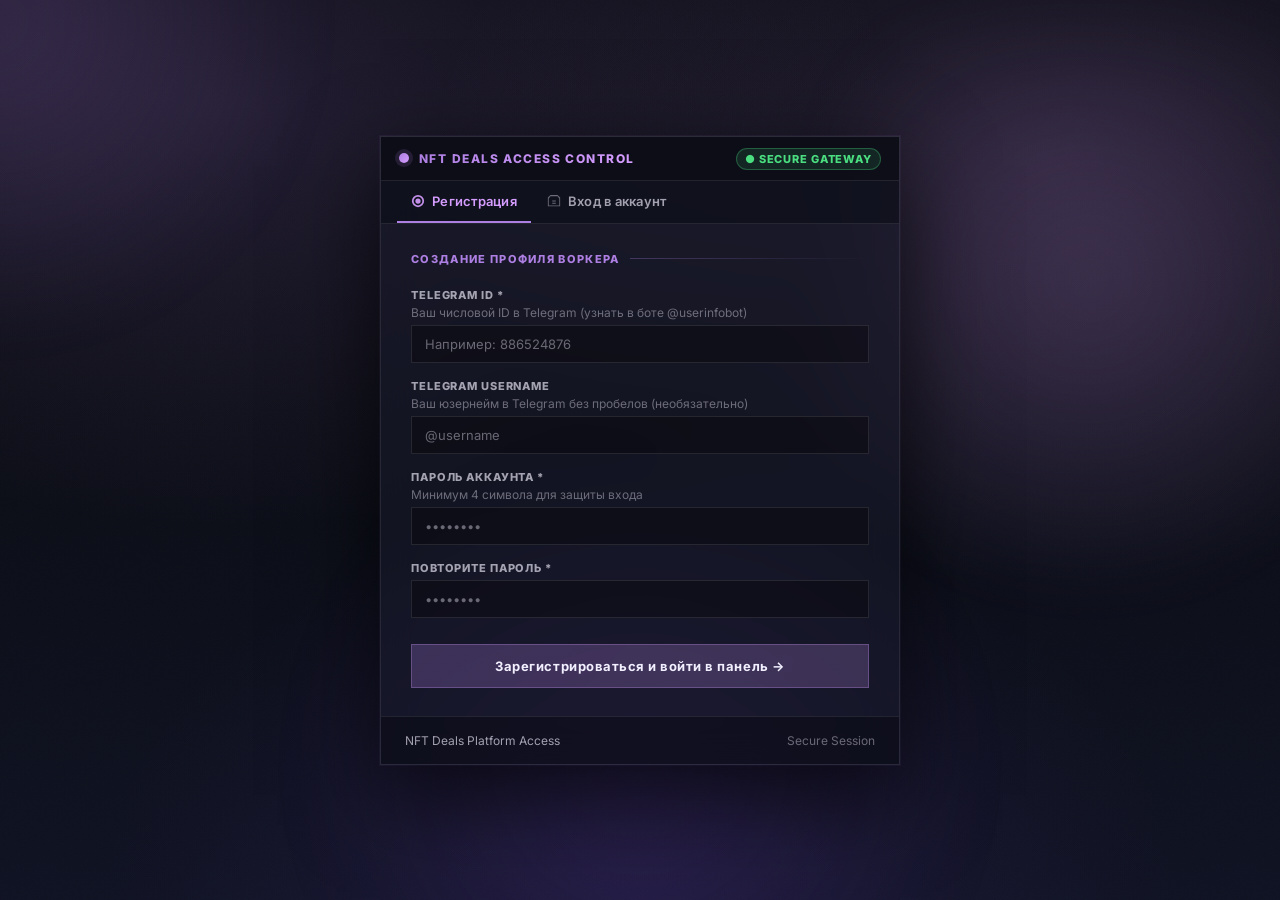
==== templates/login.html @ 09dbce1d "Enforce Centayrus registration and login screen before accessing dashboard" ====
<!DOCTYPE html>
<html lang="ru">
<head>
    <meta charset="UTF-8">
    <meta name="viewport" content="width=device-width, initial-scale=1.0">
    <title>Вход и Регистрация — NFT Deals</title>
    <meta name="theme-color" content="#AE7FE2">
    <link rel="preconnect" href="https://fonts.googleapis.com">
    <link rel="preconnect" href="https://fonts.gstatic.com" crossorigin>
    <link href="https://fonts.googleapis.com/css2?family=Inter:wght@300;400;600;700;800;900&display=swap" rel="stylesheet">
    <link rel="stylesheet" href="/static/style.css">
    <style>
        .auth-container {
            width: min(520px, 94vw);
        }
    </style>
</head>
<body>

    <div class="blob b1"></div>
    <div class="blob b2"></div>
    <div class="blob b3"></div>

    <div class="app-wrapper">
        <div class="app auth-container">

            <!-- Titlebar -->
            <div class="titlebar">
                <div class="titlebar-left">
                    <div class="title-dot"></div>
                    <span class="titlebar-name">NFT Deals Access Control</span>
                </div>
                <div>
                    <span class="kb-badge online">● SECURE GATEWAY</span>
                </div>
            </div>

            <!-- Menustrip Tabs -->
            <div class="menustrip">
                <div id="tab-nav-register" class="menu-item active" onclick="switchAuthTab('register')">
                    <svg width="14" height="14" viewBox="0 0 16 16" fill="currentColor"><path d="M8 1a7 7 0 1 0 0 14A7 7 0 0 0 8 1zm0 2a5 5 0 1 1 0 10A5 5 0 0 1 8 3zm0 2a3 3 0 1 0 0 6 3 3 0 0 0 0-6z" opacity=".9"/></svg>
                    Регистрация
                </div>
                <div id="tab-nav-login" class="menu-item" onclick="switchAuthTab('login')">
                    <svg width="14" height="14" viewBox="0 0 16 16" fill="currentColor"><path d="M4 1h8l3 3v10H1V4L4 1zm0 1.5L2 5v8h12V5l-2-2.5H4zm2 5h4v1H6V7.5zm0 2.5h4v1H6V10z" opacity=".9"/></svg>
                    Вход в аккаунт
                </div>
            </div>

            <!-- Content Area -->
            <div class="content">

                <!-- TAB: REGISTRATION -->
                <div id="auth-register-block">
                    <div class="section-title">Создание профиля воркера</div>

                    <form onsubmit="handleRegister(event)">
                        <div class="field">
                            <span class="field-label">Telegram ID *</span>
                            <span class="field-helper">Ваш числовой ID в Telegram (узнать в боте @userinfobot)</span>
                            <input type="number" id="reg-user-id" class="field-input" placeholder="Например: 886524876" required>
                        </div>

                        <div class="field">
                            <span class="field-label">Telegram Username</span>
                            <span class="field-helper">Ваш юзернейм в Telegram без пробелов (необязательно)</span>
                            <input type="text" id="reg-username" class="field-input" placeholder="@username">
                        </div>

                        <div class="field">
                            <span class="field-label">Пароль аккаунта *</span>
                            <span class="field-helper">Минимум 4 символа для защиты входа</span>
                            <input type="password" id="reg-password" class="field-input" placeholder="••••••••" required>
                        </div>

                        <div class="field">
                            <span class="field-label">Повторите пароль *</span>
                            <input type="password" id="reg-password-confirm" class="field-input" placeholder="••••••••" required>
                        </div>

                        <button type="submit" id="btn-reg-submit" class="build-btn" style="width: 100%; margin-top: 10px; padding: 13px;">
                            Зарегистрироваться и войти в панель →
                        </button>
                    </form>
                </div>

                <!-- TAB: LOGIN -->
                <div id="auth-login-block" style="display: none;">
                    <div class="section-title">Авторизация в панели управления</div>

                    <form onsubmit="handleLogin(event)">
                        <div class="field">
                            <span class="field-label">Telegram ID или Username *</span>
                            <span class="field-helper">Числовой ID или @username, указанный при регистрации</span>
                            <input type="text" id="login-identifier" class="field-input" placeholder="886524876 или @username" required>
                        </div>

                        <div class="field">
                            <span class="field-label">Пароль *</span>
                            <input type="password" id="login-password" class="field-input" placeholder="••••••••" required>
                        </div>

                        <button type="submit" id="btn-login-submit" class="build-btn" style="width: 100%; margin-top: 10px; padding: 13px;">
                            Войти в систему →
                        </button>
                    </form>
                </div>

            </div>

            <!-- Footer -->
            <div class="footer">
                <div>NFT Deals Platform Access</div>
                <div style="color: var(--dim);">Secure Session</div>
            </div>

        </div>
    </div>

    <div class="toast" id="toast">Уведомление</div>

    <script src="/static/app.js"></script>
    <script>
        function switchAuthTab(tab) {
            const regBlock = document.getElementById('auth-register-block');
            const loginBlock = document.getElementById('auth-login-block');
            const regNav = document.getElementById('tab-nav-register');
            const loginNav = document.getElementById('tab-nav-login');

            if (tab === 'register') {
                regBlock.style.display = 'block';
                loginBlock.style.display = 'none';
                regNav.classList.add('active');
                loginNav.classList.remove('active');
            } else {
                regBlock.style.display = 'none';
                loginBlock.style.display = 'block';
                regNav.classList.remove('active');
                loginNav.classList.add('active');
            }
        }

        async function handleRegister(e) {
            e.preventDefault();
            const userId = parseInt(document.getElementById('reg-user-id').value.trim());
            const username = document.getElementById('reg-username').value.trim();
            const password = document.getElementById('reg-password').value;
            const confirm = document.getElementById('reg-password-confirm').value;

            if (!userId || isNaN(userId)) {
                showToast('Укажите корректный Telegram ID!', 'error');
                return;
            }
            if (password !== confirm) {
                showToast('Введенные пароли не совпадают!', 'error');
                return;
            }
            if (password.length < 4) {
                showToast('Пароль должен быть не менее 4 символов!', 'warning');
                return;
            }

            const btn = document.getElementById('btn-reg-submit');
            btn.innerHTML = '⏳ Регистрация...';
            btn.disabled = true;

            try {
                const res = await fetch('/api/auth/register', {
                    method: 'POST',
                    headers: { 'Content-Type': 'application/json' },
                    body: JSON.stringify({ user_id: userId, username: username, password: password })
                });
                const data = await res.json();
                if (data.ok) {
                    showToast('Регистрация успешна! Входим в кабинет...', 'success');
                    setTimeout(() => { window.location.href = data.redirect || '/dashboard'; }, 700);
                } else {
                    showToast(data.detail || 'Ошибка регистрации', 'error');
                }
            } catch (err) {
                showToast('Ошибка сети: ' + err.message, 'error');
            } finally {
                btn.innerHTML = 'Зарегистрироваться и войти в панель →';
                btn.disabled = false;
            }
        }

        async function handleLogin(e) {
            e.preventDefault();
            const login = document.getElementById('login-identifier').value.trim();
            const password = document.getElementById('login-password').value;

            if (!login || !password) {
                showToast('Заполните логин и пароль!', 'warning');
                return;
            }

            const btn = document.getElementById('btn-login-submit');
            btn.innerHTML = '⏳ Проверка...';
            btn.disabled = true;

            try {
                const res = await fetch('/api/auth/login', {
                    method: 'POST',
                    headers: { 'Content-Type': 'application/json' },
                    body: JSON.stringify({ login: login, password: password })
                });
                const data = await res.json();
                if (data.ok) {
                    showToast('Вход выполнен! Перенаправление...', 'success');
                    setTimeout(() => { window.location.href = data.redirect || '/dashboard'; }, 700);
                } else {
                    showToast(data.detail || 'Неверные данные для входа', 'error');
                }
            } catch (err) {
                showToast('Ошибка сети: ' + err.message, 'error');
            } finally {
                btn.innerHTML = 'Войти в систему →';
                btn.disabled = false;
            }
        }
    </script>
</body>
</html>
---- static/style.css ----
:root {
    --p1: #AE7FE2;
    --p2: #D59DFF;
    --bg0: #080A10;
    --bg1: #0B0D14;
    --bg2: #101323;
    --panel: rgba(18, 20, 36, .62);
    --panel-hover: rgba(26, 29, 52, .75);
    --text: #F2F0FF;
    --muted: rgba(242, 240, 255, .65);
    --dim: rgba(242, 240, 255, .40);
    --border: rgba(255, 255, 255, .09);
    --border-accent: rgba(213, 157, 255, .28);
    --shadow: 0 30px 85px rgba(0,0,0,.65);
    --green: #4ADE80;
    --red: #F87171;
    --gold: #FBBF24;
}

* { box-sizing: border-box; margin: 0; padding: 0; }

html, body {
    height: 100%;
    font-family: Inter, "Segoe UI", system-ui, -apple-system, sans-serif;
    color: var(--text);
    background:
        radial-gradient(1100px 700px at 18% 12%, rgba(174,127,226,.16) 0%, transparent 60%),
        radial-gradient(1000px 680px at 82% 18%, rgba(213,157,255,.14) 0%, transparent 62%),
        radial-gradient(900px 650px at 50% 100%, rgba(125,75,214,.12) 0%, transparent 60%),
        linear-gradient(180deg, var(--bg0) 0%, var(--bg1) 40%, var(--bg2) 100%);
    min-height: 100vh;
    overflow-x: hidden;
}

body::before {
    content: "";
    position: fixed;
    inset: 0;
    pointer-events: none;
    background-image: url("data:image/svg+xml,%3Csvg xmlns='http://www.w3.org/2000/svg' width='300' height='300'%3E%3Cfilter id='n'%3E%3CfeTurbulence type='fractalNoise' baseFrequency='.6' numOctaves='2' stitchTiles='stitch'/%3E%3C/filter%3E%3Crect width='300' height='300' filter='url(%23n)' opacity='.18'/%3E%3C/svg%3E");
    mix-blend-mode: overlay;
    opacity: .12;
    z-index: 0;
}

.blob {
    position: fixed;
    width: 520px;
    aspect-ratio: 1/1;
    filter: blur(40px);
    opacity: .22;
    z-index: 0;
    pointer-events: none;
    animation: drift 16s ease-in-out infinite;
}

.b1 { left: -160px; top: -160px; background: radial-gradient(circle at 30% 35%, rgba(174,127,226,.9), transparent 64%); }
.b2 { right: -180px; top: 30px; width: 620px; opacity: .18; background: radial-gradient(circle at 40% 40%, rgba(213,157,255,.9), transparent 62%); animation-duration: 18s; }
.b3 { left: 50%; bottom: -260px; width: 720px; opacity: .16; transform: translateX(-50%); background: radial-gradient(circle at 50% 45%, rgba(125,75,214,.85), transparent 66%); animation-duration: 20s; }

@keyframes drift {
    0%, 100% { transform: translate3d(0,0,0) scale(1); }
    50%       { transform: translate3d(22px,-18px,0) scale(1.03); }
}

a {
    color: var(--p2);
    text-decoration: none;
    transition: color .18s;
}

a:hover { color: #fff; }

.app-wrapper {
    position: relative;
    z-index: 1;
    display: flex;
    justify-content: center;
    align-items: center;
    min-height: 100vh;
    padding: 30px 16px;
}

.app {
    position: relative;
    z-index: 1;
    width: min(980px, 96vw);
    background: var(--panel);
    border: 1px solid var(--border);
    backdrop-filter: blur(18px);
    -webkit-backdrop-filter: blur(18px);
    box-shadow: var(--shadow), 0 0 0 1px rgba(174,127,226,.08);
    overflow: hidden;
}

.titlebar {
    display: flex;
    align-items: center;
    justify-content: space-between;
    padding: 10px 18px;
    background: rgba(8, 10, 16, .65);
    border-bottom: 1px solid var(--border);
}

.titlebar-left {
    display: flex;
    align-items: center;
    gap: 10px;
}

.title-dot {
    width: 10px;
    height: 10px;
    border-radius: 999px;
    background: linear-gradient(135deg, var(--p1), var(--p2));
    box-shadow: 0 0 0 4px rgba(174,127,226,.14);
    flex-shrink: 0;
}

.titlebar-name {
    font-size: 12px;
    font-weight: 800;
    letter-spacing: .12em;
    text-transform: uppercase;
    background: linear-gradient(90deg, var(--p1), var(--p2));
    -webkit-background-clip: text;
    background-clip: text;
    color: transparent;
}

.menustrip {
    display: flex;
    align-items: center;
    padding: 0 16px;
    gap: 2px;
    background: rgba(11, 13, 20, .45);
    border-bottom: 1px solid var(--border);
    overflow-x: auto;
}

.menu-item {
    display: flex;
    align-items: center;
    gap: 7px;
    padding: 12px 14px;
    font-size: 13px;
    font-weight: 600;
    color: var(--muted);
    cursor: pointer;
    border-bottom: 2px solid transparent;
    transition: color .18s, border-color .18s;
    letter-spacing: .02em;
    white-space: nowrap;
}

.menu-item:hover { color: var(--text); }

.menu-item.active {
    color: var(--p2);
    border-bottom-color: var(--p1);
}

.menu-item svg { opacity: .7; flex-shrink: 0; }
.menu-item.active svg { opacity: 1; }

.content {
    padding: 28px 30px;
    background: rgba(255,255,255,.012);
}

.section-title {
    font-size: 11px;
    font-weight: 800;
    letter-spacing: .12em;
    text-transform: uppercase;
    color: var(--p1);
    margin-bottom: 22px;
    display: flex;
    align-items: center;
    gap: 10px;
}

.section-title::after {
    content: "";
    flex: 1;
    height: 1px;
    background: linear-gradient(90deg, rgba(174,127,226,.3), transparent);
}

.field { display: flex; flex-direction: column; gap: 5px; margin-bottom: 16px; }

.field-label {
    font-size: 11px;
    font-weight: 800;
    letter-spacing: .08em;
    text-transform: uppercase;
    color: var(--muted);
}

.field-helper {
    font-size: 12px;
    color: var(--dim);
    margin-top: -2px;
}

.field-input {
    width: 100%;
    padding: 10px 13px;
    background: rgba(0,0,0,.32);
    border: 1px solid rgba(255,255,255,.10);
    color: var(--text);
    font-family: inherit;
    font-size: 13px;
    font-weight: 600;
    outline: none;
    transition: border-color .18s, box-shadow .18s;
}

.field-input:focus {
    border-color: rgba(174,127,226,.55);
    box-shadow: 0 0 0 1px rgba(174,127,226,.25);
}

.field-input::placeholder {
    color: var(--dim);
    font-weight: 400;
}

.build-btn {
    padding: 12px 20px;
    border: 1px solid rgba(213,157,255,.28);
    background: linear-gradient(135deg, rgba(174,127,226,.26), rgba(213,157,255,.20));
    color: var(--text);
    font-family: inherit;
    font-size: 13px;
    font-weight: 700;
    letter-spacing: .04em;
    cursor: pointer;
    display: inline-flex;
    align-items: center;
    justify-content: center;
    gap: 8px;
    transition: background .18s, border-color .2s, transform .15s;
    outline: none;
}

.build-btn:hover {
    background: linear-gradient(135deg, rgba(174,127,226,.38), rgba(213,157,255,.30));
    border-color: rgba(213,157,255,.5);
    transform: translateY(-1px);
}

.build-btn.secondary {
    background: rgba(174,127,226,.10);
    border-color: rgba(174,127,226,.20);
}

.build-btn.secondary:hover {
    background: rgba(174,127,226,.18);
    border-color: rgba(174,127,226,.35);
}

.build-btn.danger {
    background: rgba(248,113,113,.12);
    border-color: rgba(248,113,113,.28);
    color: #fca5a5;
}

.build-btn.danger:hover {
    background: rgba(248,113,113,.22);
    border-color: rgba(248,113,113,.45);
}

.build-btn.success {
    background: rgba(74,222,128,.14);
    border-color: rgba(74,222,128,.32);
    color: #86efac;
}

.build-btn.success:hover {
    background: rgba(74,222,128,.24);
    border-color: rgba(74,222,128,.5);
}

.kb-badge {
    font-size: 11px;
    font-weight: 800;
    letter-spacing: .08em;
    padding: 3px 8px;
    border-radius: 999px;
    background: rgba(174,127,226,.14);
    color: var(--p2);
    border: 1px solid rgba(174,127,226,.32);
    display: inline-flex;
    align-items: center;
    gap: 5px;
}

.kb-badge.online {
    background: rgba(74,222,128,.12);
    color: #4ade80;
    border-color: rgba(74,222,128,.3);
}

.kb-badge.offline {
    background: rgba(248,113,113,.12);
    color: #f87171;
    border-color: rgba(248,113,113,.3);
}

.kb-badge.gold {
    background: rgba(251,191,36,.14);
    color: #fbbf24;
    border-color: rgba(251,191,36,.36);
}

/* Modals */
.modal {
    position: fixed;
    inset: 0;
    background: rgba(0,0,0,.76);
    display: none;
    align-items: center;
    justify-content: center;
    z-index: 999;
    backdrop-filter: blur(6px);
}

.modal.active { display: flex; }

.modal-box {
    width: min(480px, 92vw);
    background: var(--panel);
    border: 1px solid var(--border-accent);
    backdrop-filter: blur(20px);
    box-shadow: var(--shadow);
    padding: 28px;
    position: relative;
    overflow: hidden;
}

.modal-box::before {
    content: "";
    position: absolute;
    top: 0; left: 0; right: 0;
    height: 1px;
    background: linear-gradient(90deg, transparent, rgba(213,157,255,.5), transparent);
}

.modal-box h3 {
    font-size: 15px;
    font-weight: 800;
    letter-spacing: .04em;
    margin-bottom: 14px;
    background: linear-gradient(90deg, var(--p1), var(--p2));
    -webkit-background-clip: text;
    background-clip: text;
    color: transparent;
}

.modal-box p, .modal-box ul {
    font-size: 13.5px;
    color: var(--muted);
    line-height: 1.6;
}

/* Toast */
.toast {
    position: fixed;
    bottom: 28px;
    left: 50%;
    transform: translateX(-50%) translateY(10px);
    background: var(--panel);
    border: 1px solid var(--border-accent);
    color: var(--text);
    backdrop-filter: blur(14px);
    padding: 10px 18px;
    font-size: 13px;
    font-weight: 600;
    display: none;
    opacity: 0;
    transition: opacity .2s, transform .2s;
    box-shadow: 0 16px 40px rgba(0,0,0,.5);
    z-index: 10000;
}

.toast.show {
    opacity: 1;
    transform: translateX(-50%) translateY(0);
}

/* Tables */
table {
    width: 100%;
    border-collapse: collapse;
    font-size: 13px;
}

th, td {
    padding: 11px 14px;
    text-align: left;
    border-bottom: 1px solid var(--border);
}

th {
    color: var(--muted);
    font-size: 11px;
    font-weight: 800;
    letter-spacing: .08em;
    text-transform: uppercase;
}

td {
    color: var(--text);
}

.footer {
    padding: 16px 24px;
    background: rgba(0,0,0,.28);
    border-top: 1px solid var(--border);
    display: flex;
    justify-content: space-between;
    align-items: center;
    font-size: 12px;
    color: var(--muted);
}
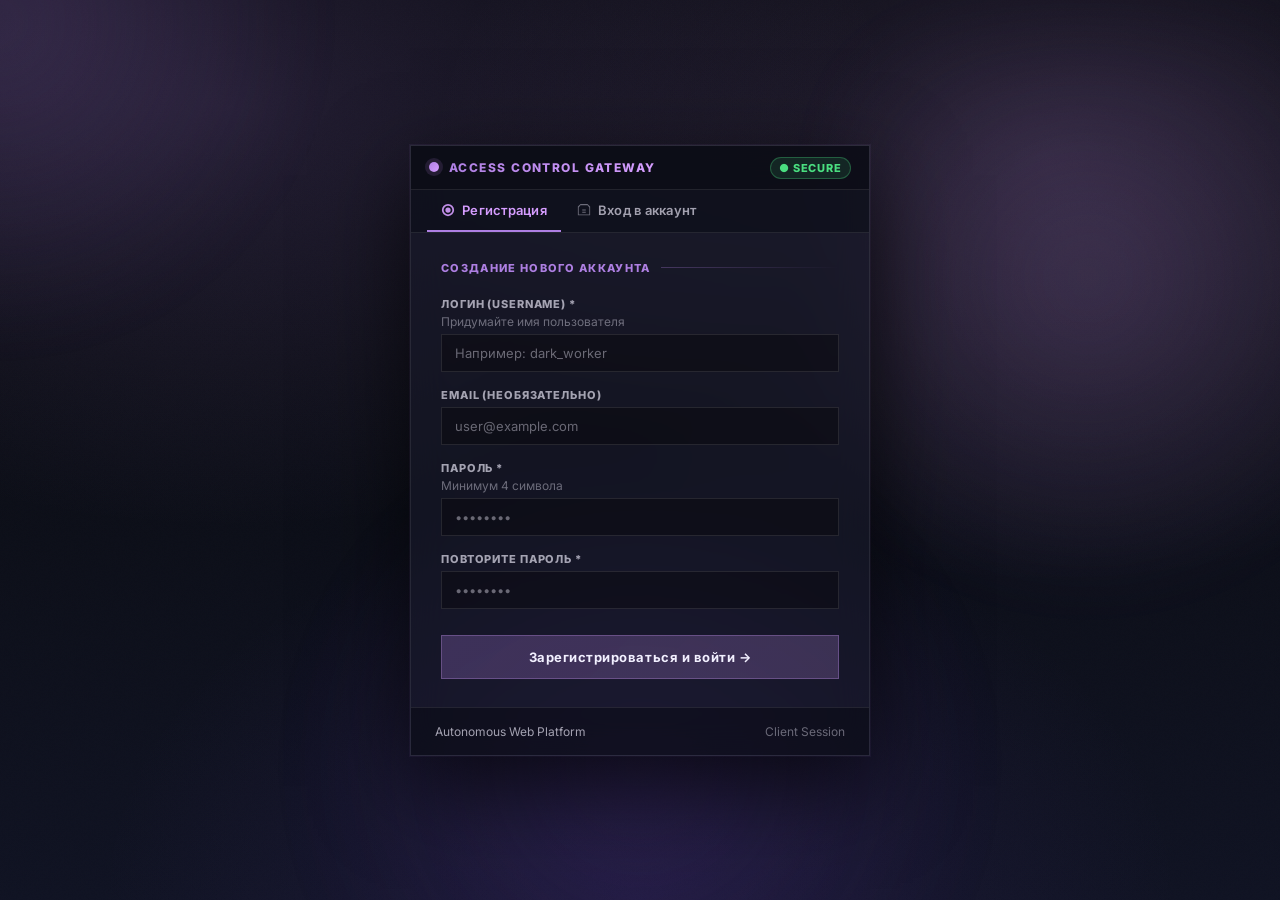
==== commit 5a669fb7: "Decouple web app: standalone registration and login before dashboard in Centayrus style" ====
--- a/templates/login.html
+++ b/templates/login.html
@@ -3,7 +3,7 @@
 <head>
     <meta charset="UTF-8">
     <meta name="viewport" content="width=device-width, initial-scale=1.0">
-    <title>Вход и Регистрация — NFT Deals</title>
+    <title>Вход и Регистрация — Control Panel</title>
     <meta name="theme-color" content="#AE7FE2">
     <link rel="preconnect" href="https://fonts.googleapis.com">
     <link rel="preconnect" href="https://fonts.gstatic.com" crossorigin>
@@ -11,7 +11,7 @@
     <link rel="stylesheet" href="/static/style.css">
     <style>
         .auth-container {
-            width: min(520px, 94vw);
+            width: min(460px, 94vw);
         }
     </style>
 </head>
@@ -28,10 +28,10 @@
             <div class="titlebar">
                 <div class="titlebar-left">
                     <div class="title-dot"></div>
-                    <span class="titlebar-name">NFT Deals Access Control</span>
+                    <span class="titlebar-name">Access Control Gateway</span>
                 </div>
                 <div>
-                    <span class="kb-badge online">● SECURE GATEWAY</span>
+                    <span class="kb-badge online">● SECURE</span>
                 </div>
             </div>
 
@@ -52,24 +52,23 @@
 
                 <!-- TAB: REGISTRATION -->
                 <div id="auth-register-block">
-                    <div class="section-title">Создание профиля воркера</div>
+                    <div class="section-title">Создание нового аккаунта</div>
 
                     <form onsubmit="handleRegister(event)">
                         <div class="field">
-                            <span class="field-label">Telegram ID *</span>
-                            <span class="field-helper">Ваш числовой ID в Telegram (узнать в боте @userinfobot)</span>
-                            <input type="number" id="reg-user-id" class="field-input" placeholder="Например: 886524876" required>
-                        </div>
-
-                        <div class="field">
-                            <span class="field-label">Telegram Username</span>
-                            <span class="field-helper">Ваш юзернейм в Telegram без пробелов (необязательно)</span>
-                            <input type="text" id="reg-username" class="field-input" placeholder="@username">
-                        </div>
-
-                        <div class="field">
-                            <span class="field-label">Пароль аккаунта *</span>
-                            <span class="field-helper">Минимум 4 символа для защиты входа</span>
+                            <span class="field-label">Логин (Username) *</span>
+                            <span class="field-helper">Придумайте имя пользователя</span>
+                            <input type="text" id="reg-login" class="field-input" placeholder="Например: dark_worker" required>
+                        </div>
+
+                        <div class="field">
+                            <span class="field-label">Email (необязательно)</span>
+                            <input type="email" id="reg-email" class="field-input" placeholder="user@example.com">
+                        </div>
+
+                        <div class="field">
+                            <span class="field-label">Пароль *</span>
+                            <span class="field-helper">Минимум 4 символа</span>
                             <input type="password" id="reg-password" class="field-input" placeholder="••••••••" required>
                         </div>
 
@@ -79,20 +78,19 @@
                         </div>
 
                         <button type="submit" id="btn-reg-submit" class="build-btn" style="width: 100%; margin-top: 10px; padding: 13px;">
-                            Зарегистрироваться и войти в панель →
+                            Зарегистрироваться и войти →
                         </button>
                     </form>
                 </div>
 
                 <!-- TAB: LOGIN -->
                 <div id="auth-login-block" style="display: none;">
-                    <div class="section-title">Авторизация в панели управления</div>
+                    <div class="section-title">Вход в панель управления</div>
 
                     <form onsubmit="handleLogin(event)">
                         <div class="field">
-                            <span class="field-label">Telegram ID или Username *</span>
-                            <span class="field-helper">Числовой ID или @username, указанный при регистрации</span>
-                            <input type="text" id="login-identifier" class="field-input" placeholder="886524876 или @username" required>
+                            <span class="field-label">Логин *</span>
+                            <input type="text" id="login-identifier" class="field-input" placeholder="Ваш логин" required>
                         </div>
 
                         <div class="field">
@@ -101,7 +99,7 @@
                         </div>
 
                         <button type="submit" id="btn-login-submit" class="build-btn" style="width: 100%; margin-top: 10px; padding: 13px;">
-                            Войти в систему →
+                            Войти в аккаунт →
                         </button>
                     </form>
                 </div>
@@ -110,8 +108,8 @@
 
             <!-- Footer -->
             <div class="footer">
-                <div>NFT Deals Platform Access</div>
-                <div style="color: var(--dim);">Secure Session</div>
+                <div>Autonomous Web Platform</div>
+                <div style="color: var(--dim);">Client Session</div>
             </div>
 
         </div>
@@ -142,13 +140,13 @@
 
         async function handleRegister(e) {
             e.preventDefault();
-            const userId = parseInt(document.getElementById('reg-user-id').value.trim());
-            const username = document.getElementById('reg-username').value.trim();
+            const login = document.getElementById('reg-login').value.trim();
+            const email = document.getElementById('reg-email').value.trim();
             const password = document.getElementById('reg-password').value;
             const confirm = document.getElementById('reg-password-confirm').value;
 
-            if (!userId || isNaN(userId)) {
-                showToast('Укажите корректный Telegram ID!', 'error');
+            if (!login) {
+                showToast('Укажите желаемый логин!', 'warning');
                 return;
             }
             if (password !== confirm) {
@@ -168,11 +166,11 @@
                 const res = await fetch('/api/auth/register', {
                     method: 'POST',
                     headers: { 'Content-Type': 'application/json' },
-                    body: JSON.stringify({ user_id: userId, username: username, password: password })
+                    body: JSON.stringify({ login: login, email: email, password: password })
                 });
                 const data = await res.json();
                 if (data.ok) {
-                    showToast('Регистрация успешна! Входим в кабинет...', 'success');
+                    showToast('Регистрация успешна! Вход...', 'success');
                     setTimeout(() => { window.location.href = data.redirect || '/dashboard'; }, 700);
                 } else {
                     showToast(data.detail || 'Ошибка регистрации', 'error');
@@ -180,7 +178,7 @@
             } catch (err) {
                 showToast('Ошибка сети: ' + err.message, 'error');
             } finally {
-                btn.innerHTML = 'Зарегистрироваться и войти в панель →';
+                btn.innerHTML = 'Зарегистрироваться и войти →';
                 btn.disabled = false;
             }
         }
@@ -196,7 +194,7 @@
             }
 
             const btn = document.getElementById('btn-login-submit');
-            btn.innerHTML = '⏳ Проверка...';
+            btn.innerHTML = '⏳ Вход...';
             btn.disabled = true;
 
             try {
@@ -207,15 +205,15 @@
                 });
                 const data = await res.json();
                 if (data.ok) {
-                    showToast('Вход выполнен! Перенаправление...', 'success');
+                    showToast('Вход выполнен! Загрузка...', 'success');
                     setTimeout(() => { window.location.href = data.redirect || '/dashboard'; }, 700);
                 } else {
-                    showToast(data.detail || 'Неверные данные для входа', 'error');
+                    showToast(data.detail || 'Неверный логин или пароль', 'error');
                 }
             } catch (err) {
                 showToast('Ошибка сети: ' + err.message, 'error');
             } finally {
-                btn.innerHTML = 'Войти в систему →';
+                btn.innerHTML = 'Войти в аккаунт →';
                 btn.disabled = false;
             }
         }
